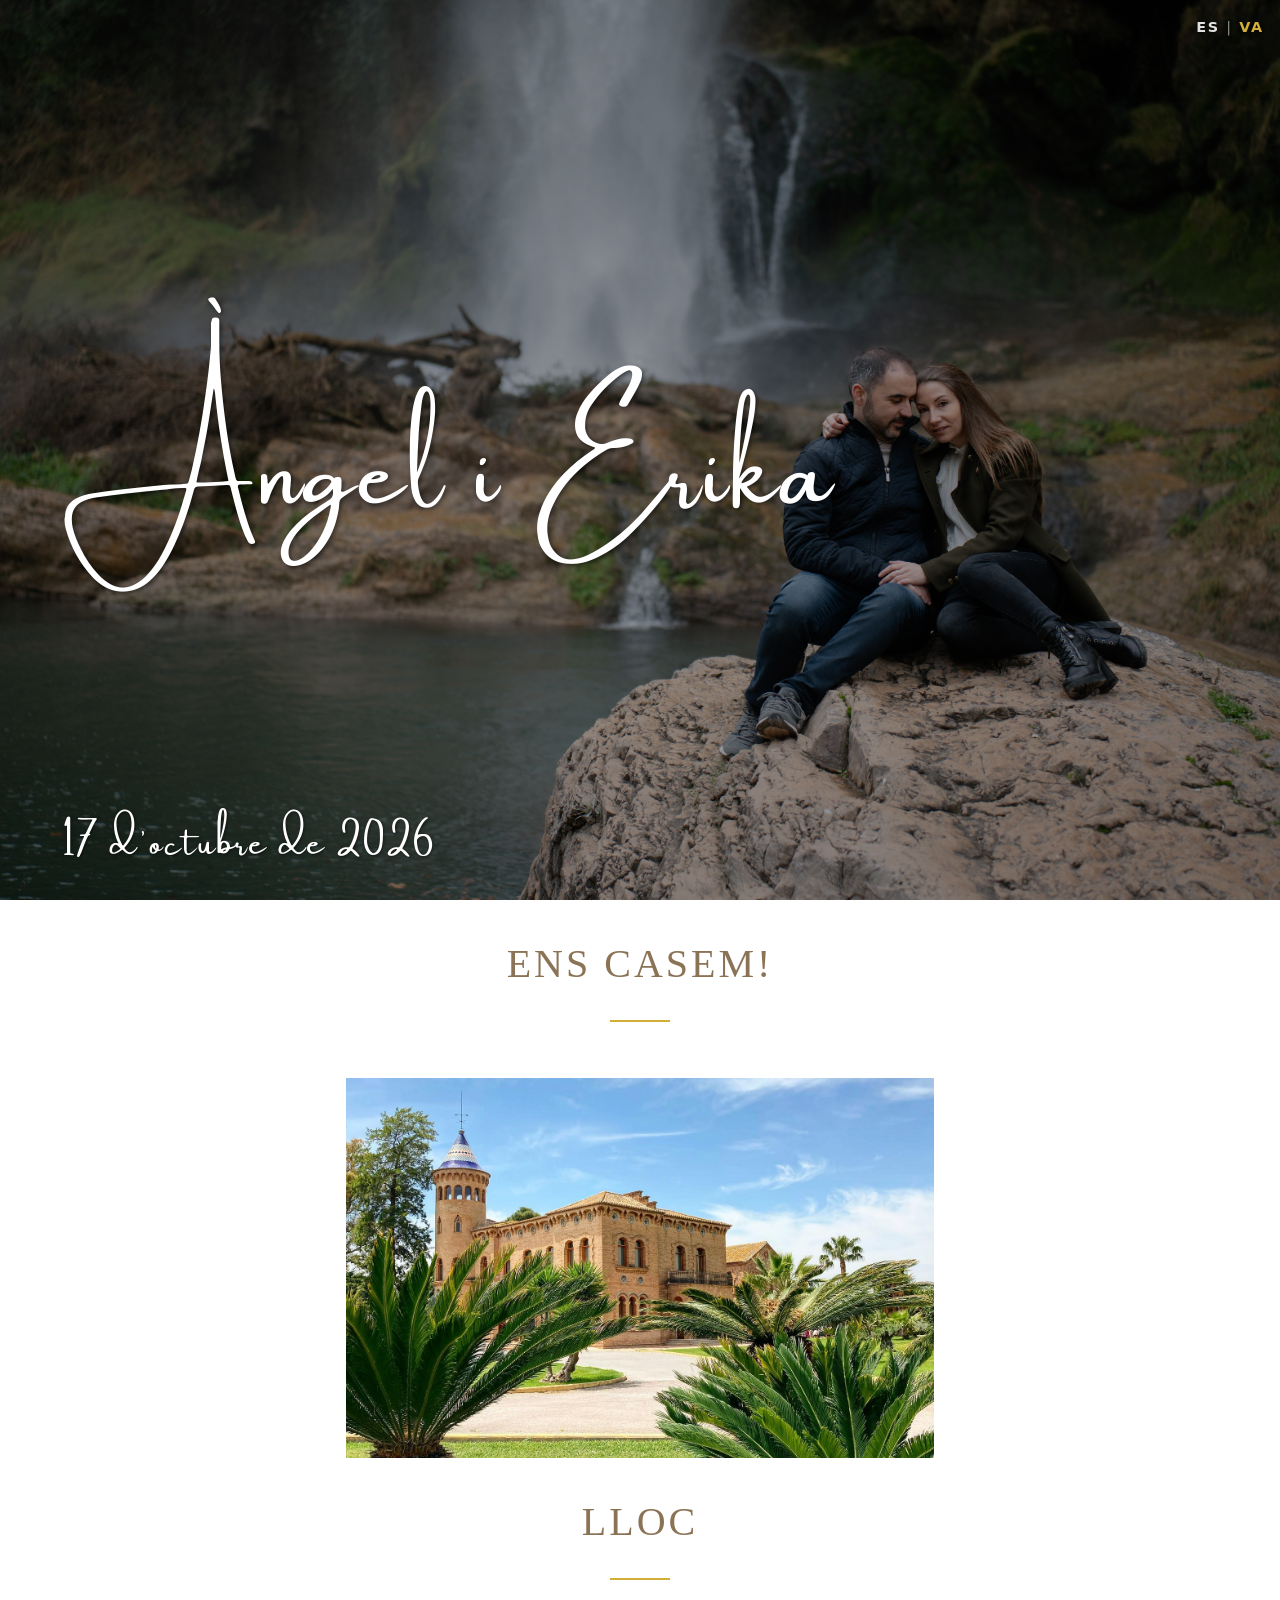
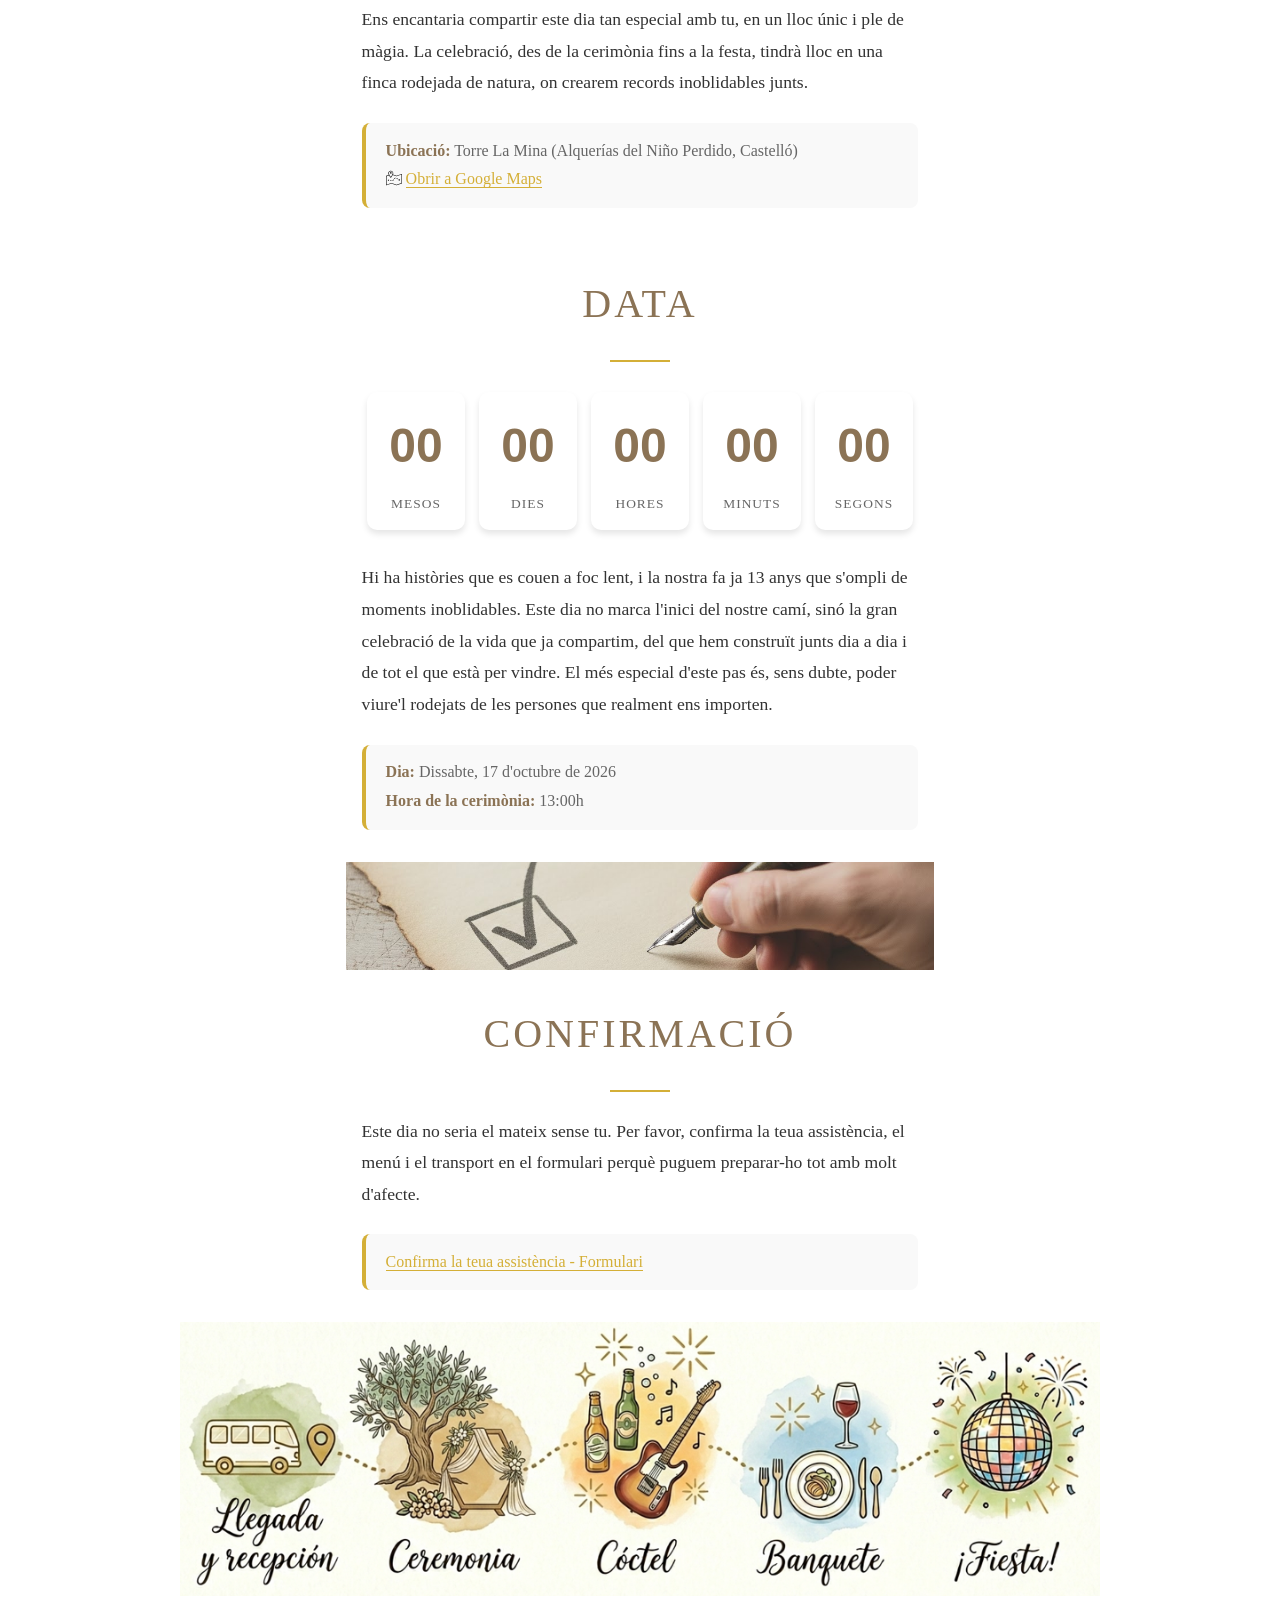
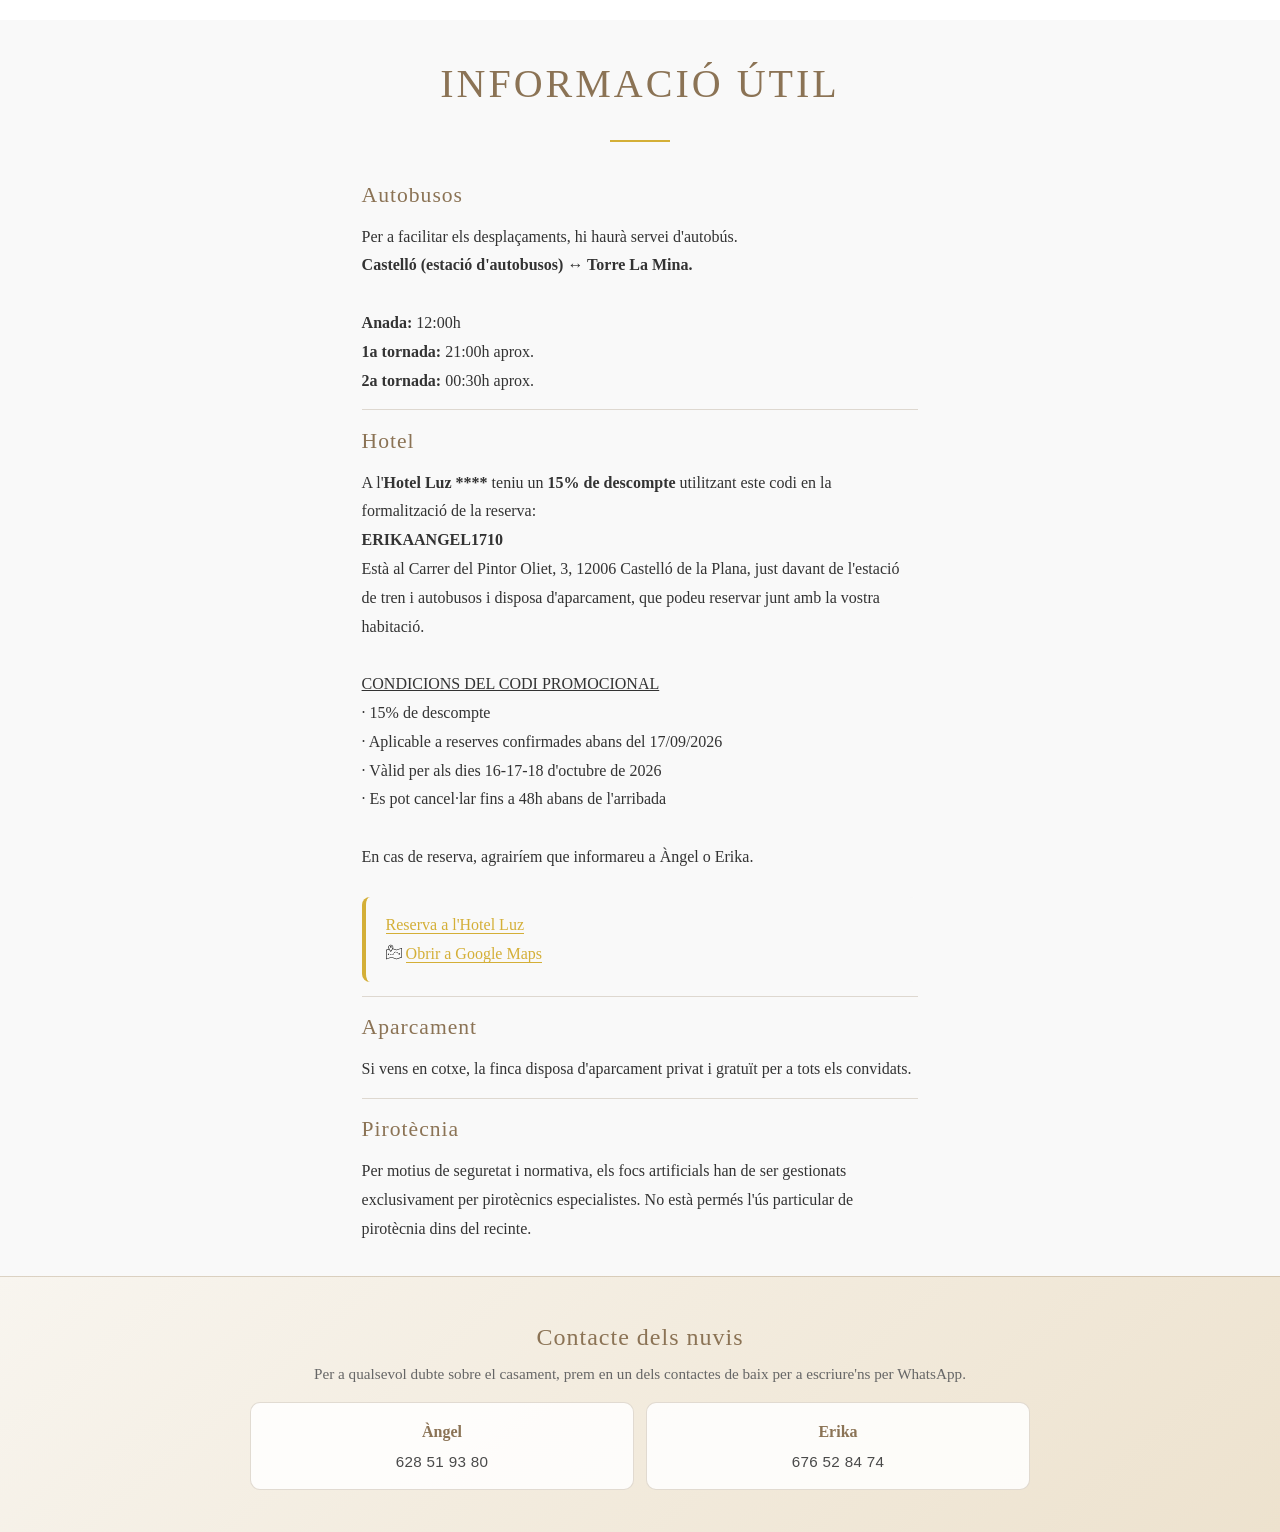
==== va/index.html @ 731a0c3c "Add language switcher to index.html and va/index.html, enhance copy feedback in script.js for multil" ====
<!DOCTYPE html>
<html lang="ca-valencia">
<head>
    <meta charset="UTF-8">
    <meta name="viewport" content="width=device-width, initial-scale=1.0">
    <meta name="description" content="Casament d'Àngel i Erika - 17 d'octubre de 2026">
    <title>Àngel i Erika - El nostre casament</title>
    <link rel="stylesheet" href="../styles.css">
    <meta name="robots" content="noindex, nofollow">
</head>
<body>
    <div id="welcome-overlay" role="presentation" aria-label="Obrir invitació">
        <div class="welcome-book">
            <div class="welcome-book-left"></div>
            <div class="welcome-book-right"></div>
            <div class="welcome-book-hint">Toca per a obrir</div>
            <div class="welcome-tap-indicator" aria-hidden="true">
                <span class="welcome-tap-indicator-icon">☝</span>
            </div>
        </div>
    </div>

    <header class="hero">
        <nav class="lang-switch" aria-label="Selector d'idioma">
            <a href="../" class="lang-switch-link">ES</a>
            <span class="lang-switch-sep" aria-hidden="true">|</span>
            <a href="./" class="lang-switch-link lang-switch-link--current" aria-current="page">VA</a>
        </nav>
        <div class="hero-image">
            <div class="hero-overlay"></div>
            <div class="hero-content">
                <h1 class="hero-names">Àngel i Erika</h1>
                <p class="hero-date">17 d'octubre de 2026</p>
            </div>
        </div>
    </header>

    <section class="info-section centered-section">
        <div class="section-content">
            <h2 class="section-title">ENS CASEM!</h2>
            <hr class="section-divider">
        </div>
    </section>

    <section class="standalone-image-section">
        <div class="section-image">
            <img src="../images/lugar.jpg" alt="Lloc de la celebració">
        </div>
    </section>

    <section class="info-section centered-section">
        <div class="section-content">
            <h2 class="section-title">Lloc</h2>
            <hr class="section-divider">
            <p class="section-text">
                Ens encantaria compartir este dia tan especial amb tu, en un lloc únic i ple de màgia.
                La celebració, des de la cerimònia fins a la festa, tindrà lloc en una finca rodejada de natura, on crearem
                records inoblidables junts.
            </p>
            <p class="section-details">
                <strong>Ubicació:</strong> Torre La Mina (Alquerías del Niño Perdido, Castelló)<br>
                <img src="../images/ubi_icon.svg" alt="Com arribar" class="map-icon"> <a href="https://maps.app.goo.gl/XUp2CwsWqKUNVGP26" target="_blank" rel="noopener noreferrer" class="map-link">Obrir a Google Maps</a>
            </p>
        </div>
    </section>

    <section class="info-section reverse centered-section">
        <div class="section-content">
            <h2 class="section-title">Data</h2>
            <hr class="section-divider">
            <div class="countdown-section">
                <div class="countdown-container">
                    <div class="countdown-item">
                        <span class="countdown-number" id="months">00</span>
                        <span class="countdown-label">Mesos</span>
                    </div>
                    <div class="countdown-item">
                        <span class="countdown-number" id="days">00</span>
                        <span class="countdown-label">Dies</span>
                    </div>
                    <div class="countdown-item">
                        <span class="countdown-number" id="hours">00</span>
                        <span class="countdown-label">Hores</span>
                    </div>
                    <div class="countdown-item">
                        <span class="countdown-number" id="minutes">00</span>
                        <span class="countdown-label">Minuts</span>
                    </div>
                    <div class="countdown-item">
                        <span class="countdown-number" id="seconds">00</span>
                        <span class="countdown-label">Segons</span>
                    </div>
                </div>
            </div>
            <p class="section-text">
                Hi ha històries que es couen a foc lent, i la nostra fa ja 13 anys que s'ompli de moments inoblidables. Este dia no marca l'inici del nostre camí, sinó la gran celebració de la vida que ja compartim, del que hem construït junts dia a dia i de tot el que està per vindre. El més especial d'este pas és, sens dubte, poder viure'l rodejats de les persones que realment ens importen.
            </p>
            <p class="section-details">
                <strong>Dia:</strong> Dissabte, 17 d'octubre de 2026<br>
                <strong>Hora de la cerimònia:</strong> 13:00h<br>
            </p>
        </div>
    </section>

    <section class="confirm-banner-section">
        <div class="confirm-banner-image">
            <img src="../images/confirmacion.jpg" alt="Imatge de confirmació">
        </div>
    </section>

    <section class="info-section centered-section">
        <div class="section-content">
            <h2 class="section-title">Confirmació</h2>
            <hr class="section-divider">
            <p class="section-text">Este dia no seria el mateix sense tu. Per favor, confirma la teua assistència, el menú i el transport en el formulari perquè puguem preparar-ho tot amb molt d'afecte.
            </p>
            <p class="section-details">
                <a href="https://forms.gle/J6Jb4pnh2gLP8Bbu5" target="_blank" rel="noopener noreferrer" class="form-link">Confirma la teua assistència - Formulari</a><br>
            </p>
        </div>
    </section>

    <section class="agenda-image-section">
        <div class="agenda-image-wrapper">
            <img src="../images/agenda-del-dia-resized.png" alt="Agenda del dia del casament">
        </div>
    </section>

    <section class="info-section reverse info-useful-section centered-section">
        <div class="section-content">
            <h2 class="section-title">Informació útil</h2>
            <hr class="section-divider">
            <div class="info-useful-container">
                <div class="info-useful-list">
                    <div class="info-useful-item">
                        <h3 class="info-useful-title">Autobusos</h3>
                        <p class="info-useful-text">
                            Per a facilitar els desplaçaments, hi haurà servei d'autobús.<br>
                            <strong>Castelló (estació d'autobusos) ↔ Torre La Mina.</strong><br>
                            <br>
                            <strong>Anada:</strong> 12:00h<br>
                            <strong>1a tornada:</strong> 21:00h aprox.<br>
                            <strong>2a tornada:</strong> 00:30h aprox.
                        </p>
                    </div>
                    <div class="info-useful-item">
                        <h3 class="info-useful-title">Hotel</h3>
                        <p class="info-useful-text">
                            A l'<strong>Hotel Luz ****</strong> teniu un <strong>15% de descompte</strong> utilitzant este codi en la formalització de la reserva:<br><strong>ERIKAANGEL1710</strong><br>Està al Carrer del Pintor Oliet, 3, 12006 Castelló de la Plana, just davant de l'estació de tren i autobusos i disposa d'aparcament, que podeu reservar junt amb la vostra habitació.<br><br>
                            <u>CONDICIONS DEL CODI PROMOCIONAL</u><br>
                            · 15% de descompte<br>
                            · Aplicable a reserves confirmades abans del 17/09/2026<br>
                            · Vàlid per als dies 16-17-18 d'octubre de 2026<br>
                            · Es pot cancel·lar fins a 48h abans de l'arribada<br><br>
                            
                            En cas de reserva, agrairíem que informareu a Àngel o Erika.
                        </p><br>
                        <p class="section-details">
                            <a href="https://www.hotelluz.com/es" target="_blank" rel="noopener noreferrer" class="map-link">Reserva a l'Hotel Luz</a><br>
                            <img src="../images/ubi_icon.svg" alt="Ubicació" class="map-icon"> <a href="https://www.google.com/maps/search/?api=1&amp;query=Hotel+Luz+Castell%C3%B3n" target="_blank" rel="noopener noreferrer" class="map-link">Obrir a Google Maps</a>
                        </p>
                    </div>
                    <div class="info-useful-item">
                        <h3 class="info-useful-title">Aparcament</h3>
                        <p class="info-useful-text">
                            Si vens en cotxe, la finca disposa d'aparcament privat i gratuït per a tots els convidats.
                        </p>
                    </div>
                    <div class="info-useful-item">
                        <h3 class="info-useful-title">Pirotècnia</h3>
                        <p class="info-useful-text">
                            Per motius de seguretat i normativa, els focs artificials han de ser gestionats exclusivament per pirotècnics especialistes. No està permés l'ús particular de pirotècnia dins del recinte.
                        </p>
                    </div>
                </div>
            </div>
        </div>
    </section>

    <section class="info-section gifts-section">
        <div class="section-image">
            <img src="../images/regalos.jpg" alt="Detall per als nuvis">
        </div>
        <div class="section-content">
            <div class="gifts-container">
                <h2 class="section-title">Un detall</h2>
                <hr class="section-divider">
                <p class="gifts-text">
                    La vostra presència és el nostre major regal i l'únic que desitgem és celebrar este dia amb vosaltres.
                    No obstant això, si desitgeu tindre un detall amb nosaltres, podeu fer-ho en el següent compte:
                </p>
                <div class="bank-info">
                    <div class="iban-container">
                        <span class="iban-label">IBAN:</span>
                        <span class="iban-value" id="iban">ES00 0000 0000 0000 0000 0000</span>
                        <button class="copy-btn" id="copyBtn" aria-label="Copiar IBAN al porta-retalls">
                            <span class="copy-icon">📋</span>
                            <span class="copy-text">Copiar</span>
                        </button>
                    </div>
                    <p class="copy-feedback" id="copyFeedback"></p>
                </div>
            </div>
        </div>
    </section>

    <footer class="footer">
        <div class="footer-content">
            <p class="footer-title">Contacte dels nuvis</p>
            <p class="footer-subtitle">Per a qualsevol dubte sobre el casament, prem en un dels contactes de baix per a escriure'ns per WhatsApp.</p>
            <div class="footer-contacts">
                <a class="footer-contact" href="https://wa.me/34628519380" target="_blank" rel="noopener noreferrer" aria-label="Escriure per WhatsApp a Àngel al 628 51 93 80">
                    <span class="footer-contact-name">Àngel</span>
                    <span class="footer-contact-phone">628 51 93 80</span>
                </a>
                <a class="footer-contact" href="https://wa.me/34676528474" target="_blank" rel="noopener noreferrer" aria-label="Escriure per WhatsApp a Erika al 676 52 84 74">
                    <span class="footer-contact-name">Erika</span>
                    <span class="footer-contact-phone">676 52 84 74</span>
                </a>
            </div>
        </div>
    </footer>

    <script src="../script.js"></script>
</body>
</html>
---- styles.css ----
@font-face {
    font-family: 'Amsterdam One';
    src: url('fonts/Amsterdam One 400.ttf') format('truetype');
    font-weight: 400;
    font-style: normal;
    font-display: swap;
}

* {
    margin: 0;
    padding: 0;
    box-sizing: border-box;
}

:root {
    --primary-color: #d4af37;
    --secondary-color: #8b7355;
    --text-color: #333;
    --light-text: #666;
    --white: #ffffff;
    --overlay: rgba(0, 0, 0, 0.4);
    --content-region-width: min(46vw, 760px);
}

body {
    font-family: 'Georgia', 'Times New Roman', serif;
    color: var(--text-color);
    line-height: 1.6;
    overflow-x: hidden;
}

/* Hero Section */
.hero {
    width: 100%;
    height: 100vh;
    position: relative;
    overflow: hidden;
}

.hero-image {
    width: 100%;
    height: 100%;
    background-image: url('images/novios2.jpg');
    background-size: cover;
    background-position: center;
    background-repeat: no-repeat;
    position: relative;
    filter: none;
}

.hero-overlay {
    position: absolute;
    top: 0;
    left: 0;
    width: 100%;
    height: 100%;
    background: var(--overlay);
    z-index: 1;
}

.hero-content {
    position: absolute;
    top: 0;
    left: 0;
    width: 100%;
    height: 100%;
    z-index: 2;
    color: var(--white);
}

.hero-names {
    font-family: 'Amsterdam One', 'Georgia', serif;
    font-size: 5rem;
    font-weight: 400;
    letter-spacing: 4px;
    text-transform: none;
    text-shadow: 2px 2px 4px rgba(0, 0, 0, 0.5);
    white-space: nowrap;
    line-height: 1.1;
    /* Centrado vertical, alineado a la izquierda */
    position: absolute;
    top: 50%;
    left: 5%;
    transform: translateY(-50%);
}

.hero-date {
    font-family: 'Amsterdam One', 'Georgia', serif;
    font-size: 2rem;
    letter-spacing: 2px;
    font-weight: 400;
    text-shadow: 1px 1px 3px rgba(0, 0, 0, 0.5);
    line-height: 1.2;
    /* Esquina inferior izquierda */
    position: absolute;
    bottom: 5%;
    left: 5%;
}

/* Selector VA | ES (dalt a la dreta sobre la portada) */
.lang-switch {
    position: absolute;
    top: max(1rem, env(safe-area-inset-top));
    right: max(1rem, env(safe-area-inset-right));
    z-index: 10;
    display: flex;
    align-items: center;
    gap: 0.4rem;
    font-family: system-ui, -apple-system, 'Segoe UI', sans-serif;
    font-size: 0.9rem;
    font-weight: 600;
    letter-spacing: 0.12em;
}

.lang-switch-link {
    color: var(--white);
    text-decoration: none;
    text-shadow: 0 1px 3px rgba(0, 0, 0, 0.65);
    opacity: 0.88;
    transition: opacity 0.2s ease, color 0.2s ease;
}

.lang-switch-link:hover {
    opacity: 1;
    color: var(--primary-color);
}

.lang-switch-link--current {
    opacity: 1;
    color: var(--primary-color);
    pointer-events: none;
    cursor: default;
}

.lang-switch-sep {
    color: rgba(255, 255, 255, 0.55);
    text-shadow: 0 1px 2px rgba(0, 0, 0, 0.5);
    font-weight: 400;
    user-select: none;
}

/* Countdown Section */
.countdown-section {
    background: var(--white);
    padding: 0.4rem 0.35rem 2rem;
    text-align: center;
}

.countdown-container {
    display: flex;
    justify-content: center;
    align-items: center;
    flex-wrap: wrap;
    gap: 1.5rem;
    max-width: 1200px;
    margin: 0 auto;
}

.countdown-item {
    display: flex;
    flex-direction: column;
    align-items: center;
    min-width: 80px;
    padding: 1rem;
    background: var(--white);
    border-radius: 10px;
    box-shadow: 0 4px 6px rgba(0, 0, 0, 0.1);
}

.countdown-number {
    font-size: 2.5rem;
    font-weight: bold;
    color: var(--secondary-color);
    font-family: 'Arial', sans-serif;
    display: block;
    margin-bottom: 0.5rem;
}

.countdown-label {
    font-size: 0.84rem;
    color: var(--light-text);
    text-transform: uppercase;
    letter-spacing: 1px;
}

.standalone-image-section {
    background: var(--white);
    display: flex;
    justify-content: center;
    padding: 0 1rem;
}

.standalone-image-section .section-image {
    width: min(100%, 920px);
    height: 340px;
}

.agenda-image-section {
    background: var(--white);
    display: flex;
    justify-content: center;
    padding: 0 1rem 1.5rem;
}

.agenda-image-wrapper {
    width: min(100%, 920px);
}

.agenda-image-wrapper img {
    width: 100%;
    height: auto;
    display: block;
}

.confirm-banner-section {
    background: var(--white);
    display: flex;
    justify-content: center;
    padding: 0 1rem;
}

.confirm-banner-image {
    width: min(100%, 920px);
    height: 96px;
    overflow: hidden;
}

.confirm-banner-image img {
    width: 100%;
    height: 100%;
    object-fit: cover;
    object-position: center 54%;
}

/* Info Sections */
.info-section {
    display: flex;
    flex-direction: column;
    min-height: auto;
    background: var(--white);
}

.info-section.reverse {
    /* En móvil queremos siempre imagen primero y texto después.
       El efecto inverso solo se aplicará en pantallas grandes (ver media query). */
    flex-direction: column;
}

.section-image {
    width: 100%;
    height: 400px;
    overflow: hidden;
    position: relative;
}

.section-image img {
    width: 100%;
    height: 100%;
    object-fit: cover;
    transition: transform 0.3s ease;
}

.section-image:hover img {
    transform: scale(1.05);
}

.section-image-fecha {
    width: min(100%, 400px);
    aspect-ratio: 1 / 1;
    height: auto;
    margin: 0 auto;
}

.section-image-fecha img {
    object-position: center bottom;
}

.section-content {
    padding: 1.75rem 1.5rem;
    max-width: 800px;
    margin: 0 auto;
    width: 100%;
}

.centered-section {
    min-height: auto;
}

.centered-section .section-content {
    width: 100%;
    max-width: 920px;
}

.section-divider {
    width: 60px;
    height: 2px;
    border: none;
    background: var(--primary-color);
    margin: 0 auto 1.5rem auto;
}

.section-title {
    font-size: 2.5rem;
    color: var(--secondary-color);
    margin-bottom: 1.5rem;
    text-align: center;
    font-weight: 300;
    letter-spacing: 3px;
    text-transform: uppercase;
}

.section-text {
    font-size: 1.1rem;
    line-height: 1.8;
    color: var(--text-color);
    margin-bottom: 1.5rem;
    text-align: justify;
}

.section-details {
    font-size: 1rem;
    color: var(--light-text);
    line-height: 1.8;
    background: #f9f9f9;
    padding: 0.85rem 1.25rem;
    border-radius: 8px;
    border-left: 4px solid var(--primary-color);
}

.section-details strong {
    color: var(--secondary-color);
}

.section-details .map-link,
.section-details .form-link {
    color: var(--primary-color);
    text-decoration: none;
    font-weight: 500;
    border-bottom: 1px solid var(--primary-color);
    transition: color 0.3s ease, border-color 0.3s ease;
}

.section-details .map-link:hover,
.section-details .form-link:hover {
    color: var(--secondary-color);
    border-bottom-color: var(--secondary-color);
}

.map-icon {
    width: 1em;
    height: 1em;
    display: inline-block;
    vertical-align: -0.1em;
}

.form-icon {
    width: 1.2em;
    height: 1.2em;
    display: inline-block;
    vertical-align: -0.12em;
    margin-right: 0.3em;
}

.hotel-icon {
    width: 1.2em;
    height: 1.2em;
    display: inline-block;
    vertical-align: -0.1em;
    margin-right: 0.3em;
}

/* Información Útil Section */
/* Información Útil Section */
.info-section.info-useful-section {
    background: #f9f9f9;
}

.info-useful-container {
    max-width: 100%;
    margin: 0 auto;
}

.info-useful-list {
    display: flex;
    flex-direction: column;
    gap: 0.85rem;
    margin-top: 0.75rem;
}

.info-useful-item {
    padding: 0 0 0.85rem 0;
    border-bottom: 1px solid rgba(139, 115, 85, 0.25);
}

.info-useful-item:last-child {
    border-bottom: none;
    padding-bottom: 0;
}

.info-useful-title {
    font-size: 1.35rem;
    color: var(--secondary-color);
    margin-bottom: 0.65rem;
    font-weight: 400;
    letter-spacing: 1px;
}

.info-useful-text {
    font-size: 1rem;
    line-height: 1.8;
    color: var(--text-color);
}

/* Regalos Section - Ocultada de momento (quitar display:none para mostrar) */
.info-section.gifts-section {
    display: none !important;
    background: var(--white);
}

.gifts-container {
    max-width: 800px;
    margin: 0 auto;
    text-align: center;
}

.gifts-section .section-divider {
    margin-bottom: 2rem;
}

.gifts-text {
    font-size: 1.1rem;
    line-height: 1.8;
    color: var(--text-color);
    margin-bottom: 2.5rem;
    text-align: justify;
}

.bank-info {
    background: #f9f9f9;
    padding: 2rem;
    border-radius: 8px;
    border-left: 4px solid var(--primary-color);
}

.iban-container {
    display: flex;
    flex-wrap: wrap;
    align-items: center;
    justify-content: center;
    gap: 1rem;
    margin-bottom: 1rem;
}

.iban-label {
    font-size: 1rem;
    color: var(--light-text);
    font-weight: 500;
}

.iban-value {
    font-size: 1.2rem;
    font-family: 'Courier New', monospace;
    color: var(--secondary-color);
    font-weight: 600;
    letter-spacing: 1px;
    padding: 0.5rem 1rem;
    background: var(--white);
    border-radius: 4px;
    border: 1px solid #e0e0e0;
}

.copy-btn {
    display: flex;
    align-items: center;
    gap: 0.5rem;
    padding: 0.6rem 1.2rem;
    background: var(--primary-color);
    color: var(--white);
    border: none;
    border-radius: 6px;
    font-size: 0.9rem;
    font-weight: 500;
    cursor: pointer;
    transition: background 0.3s ease, transform 0.2s ease;
    font-family: 'Georgia', serif;
}

.copy-btn:hover {
    background: var(--secondary-color);
    transform: scale(1.05);
}

.copy-btn:active {
    transform: scale(0.98);
}

.copy-icon {
    font-size: 1rem;
}

.copy-text {
    font-size: 0.9rem;
}

.copy-feedback {
    font-size: 0.9rem;
    color: var(--secondary-color);
    margin-top: 0.5rem;
    min-height: 1.5rem;
    font-style: italic;
}

.copy-feedback.show {
    animation: fadeIn 0.3s ease;
}

@keyframes fadeIn {
    from {
        opacity: 0;
        transform: translateY(-5px);
    }
    to {
        opacity: 1;
        transform: translateY(0);
    }
}

/* Footer */
.footer {
    background: linear-gradient(140deg, #f8f5ef 0%, #f3ecdf 45%, #ede2ce 100%);
    color: #4c3f2b;
    text-align: center;
    padding: 2.2rem 1.2rem;
    border-top: 1px solid rgba(139, 115, 85, 0.25);
}

.footer-content {
    max-width: 780px;
    margin: 0 auto;
}

.footer-title {
    font-size: 1.5rem;
    letter-spacing: 1px;
    color: var(--secondary-color);
    margin-bottom: 0.35rem;
    font-weight: 500;
}

.footer-subtitle {
    font-size: 0.95rem;
    color: var(--light-text);
    margin-bottom: 1rem;
}

.footer-contacts {
    display: grid;
    grid-template-columns: 1fr;
    gap: 0.75rem;
}

.footer-contact {
    display: flex;
    align-items: center;
    justify-content: space-between;
    gap: 1rem;
    padding: 0.75rem 1rem;
    border-radius: 10px;
    border: 1px solid rgba(139, 115, 85, 0.25);
    background: rgba(255, 255, 255, 0.85);
    text-decoration: none;
    color: inherit;
    transition: transform 0.25s ease, box-shadow 0.25s ease, border-color 0.25s ease;
}

.footer-contact:hover {
    transform: translateY(-2px);
    box-shadow: 0 8px 18px rgba(0, 0, 0, 0.08);
    border-color: rgba(212, 175, 55, 0.75);
}

.footer-contact-name {
    font-size: 1rem;
    font-weight: 600;
    color: var(--secondary-color);
}

.footer-contact-phone {
    font-family: 'Arial', sans-serif;
    font-size: 0.95rem;
    letter-spacing: 0.3px;
    color: #4a4a4a;
}

/* Responsive Design */
@media (min-width: 768px) {
    .hero-names {
        font-size: 6rem;
        letter-spacing: 4px;
    }

    .hero-date {
        font-size: 2.2rem;
    }

    .countdown-container {
        flex-wrap: nowrap;
        gap: 0.9rem;
    }

    .countdown-number {
        font-size: 3rem;
    }

    .countdown-item {
        flex: 1 1 0;
        min-width: 0;
        padding: 1rem 0.6rem;
    }

    .standalone-image-section .section-image {
        width: var(--content-region-width);
        height: 380px;
    }

    .info-section {
        flex-direction: row;
        min-height: auto;
    }

    .info-section.reverse {
        flex-direction: row-reverse;
    }

    .centered-section,
    .centered-section.reverse {
        flex-direction: column;
        align-items: center;
    }

    .section-image {
        width: 50%;
        height: 600px;
    }

    .section-image-fecha {
        width: min(100%, 600px);
    }

    .section-content {
        width: 50%;
        padding: 2rem 1.5rem;
        display: flex;
        flex-direction: column;
        justify-content: center;
    }

    .centered-section .section-content {
        width: 100%;
        max-width: var(--content-region-width);
        padding: 2rem 1rem;
    }

    .confirm-banner-image {
        width: var(--content-region-width);
        height: 108px;
    }

    .section-divider {
        margin-left: 0;
        margin-right: 0;
    }

    .section-title {
        text-align: left;
    }

    .section-text {
        text-align: left;
    }

    .centered-section .section-divider {
        margin-left: auto;
        margin-right: auto;
    }

    .centered-section .section-title {
        text-align: center;
    }

    .centered-section .section-text,
    .centered-section .section-details,
    .centered-section .info-useful-text {
        text-align: left;
    }

    .gifts-text {
        text-align: center;
    }

    .iban-container {
        flex-wrap: nowrap;
    }

    .footer {
        padding: 2.6rem 1.6rem;
    }

    .footer-contacts {
        grid-template-columns: repeat(2, minmax(220px, 1fr));
    }

    .footer-contact {
        flex-direction: column;
        justify-content: center;
        text-align: center;
        min-height: 88px;
        gap: 0.35rem;
    }
}

@media (max-width: 480px) {
    .hero-image {
        background-image: url('images/PortadaMovil.jpg');
        background-position: center top;
    }

    .hero-names {
        font-size: 2.4rem;
        letter-spacing: 2px;
        white-space: normal;
        text-align: center;
        top: 8%;
        bottom: auto;
        left: 50%;
        transform: translateX(-50%);
        width: 90%;
    }

    .hero-date {
        font-size: 1.4rem;
        letter-spacing: 1px;
        text-align: center;
        left: 50%;
        transform: translateX(-50%);
        top: calc(8% + 3.5rem + 2rem);
        bottom: auto;
        white-space: nowrap;
    }

    .countdown-container {
        flex-wrap: nowrap;
        gap: 0.45rem;
        align-items: stretch;
    }

    .countdown-item {
        flex: 1 1 0;
        min-width: 0;
        padding: 0.75rem 0.35rem;
    }

    .countdown-number {
        font-size: 1.95rem;
        margin-bottom: 0.35rem;
        line-height: 1;
    }

    .countdown-label {
        font-size: 0.62rem;
        letter-spacing: 0.5px;
    }

    .section-content {
        padding: 1.3rem 1rem;
    }

    .section-title {
        font-size: 2rem;
    }

    .section-text {
        font-size: 1rem;
    }

    .standalone-image-section .section-image {
        height: 230px;
    }

    .confirm-banner-image {
        height: 82px;
    }

    .section-image-confirmacion img {
        transform: scaleY(1.18);
        transform-origin: center top;
    }

    .info-useful-section {
        padding: 0;
    }

    .info-useful-title {
        font-size: 1.25rem;
    }

    .gifts-section {
        padding: 3rem 1.5rem;
    }

    .gifts-text {
        font-size: 1rem;
    }

    .iban-container {
        flex-direction: column;
        align-items: stretch;
    }

    .iban-value {
        font-size: 0.95rem;
        text-align: center;
        word-break: break-all;
        padding: 0.4rem 0.8rem;
    }

    .copy-btn {
        width: 100%;
        justify-content: center;
    }

    .footer {
        padding: 2rem 0.9rem;
    }

    .footer-title {
        font-size: 1.3rem;
    }

    .footer-subtitle {
        font-size: 0.9rem;
        margin-bottom: 0.75rem;
    }

    .footer-contact {
        flex-direction: column;
        align-items: center;
        text-align: center;
        gap: 0.2rem;
    }
}

/* Placeholder para imágenes faltantes */
.section-image img[src*="images/"] {
    background: linear-gradient(135deg, #e0e0e0 0%, #f5f5f5 100%);
}

/* ===== Pantalla de bienvenida (solo móviles) ===== */
#welcome-overlay {
    display: none;
}

@media (max-width: 768px) {
    #welcome-overlay {
        display: flex;
        position: fixed;
        top: 0;
        left: 0;
        width: 100%;
        height: 100%;
        z-index: 99999;
        background-color: transparent;
        align-items: center;
        justify-content: center;
        cursor: pointer;
        overflow: hidden;
        opacity: 1;
        transition: opacity 0.7s ease;
        perspective: 1400px;
    }

    .welcome-book {
        position: relative;
        width: 100vw;
        height: 100vh;
        transform-style: preserve-3d;
        transition: transform 2.2s cubic-bezier(0.16, 0.82, 0.2, 1);
    }

    .welcome-book-left,
    .welcome-book-right {
        position: absolute;
        top: 0;
        width: 100%;
        height: 100%;
        border-radius: 10px;
        pointer-events: none;
    }

    /* Capa interior transparente para dejar ver la cabecera */
    .welcome-book-left {
        left: 0;
        background: transparent;
        box-shadow: none;
    }

    /* Portada completa que se abre desde el eje izquierdo */
    .welcome-book-right {
        left: 0;
        background-image: url('images/invitacionIntro.png');
        background-size: 100% auto;
        background-position: center center;
        background-repeat: no-repeat;
        transform-origin: left 58%;
        backface-visibility: hidden;
        transform: rotateY(0deg) rotateX(0deg);
        transition: box-shadow 2.8s ease, filter 2.8s ease;
        box-shadow: 0 14px 30px rgba(0, 0, 0, 0.2);
        filter: brightness(1) contrast(1.01) saturate(1.02);
        overflow: hidden;
        will-change: transform, box-shadow, filter;
    }

    .welcome-book-right::before {
        content: "";
        position: absolute;
        inset: 0;
        background:
            linear-gradient(90deg, rgba(15, 10, 6, 0.2) 0%, rgba(15, 10, 6, 0.08) 10%, rgba(255, 255, 255, 0) 30%),
            linear-gradient(130deg, rgba(255, 255, 255, 0.16) 0%, rgba(255, 255, 255, 0.04) 35%, rgba(0, 0, 0, 0) 60%);
        opacity: 0.34;
        transform-origin: left center;
        transition: opacity 2.8s ease;
        pointer-events: none;
    }

    .welcome-book-right::after {
        content: "";
        position: absolute;
        top: 0;
        left: 0;
        width: 46%;
        height: 100%;
        background: linear-gradient(90deg, rgba(0, 0, 0, 0.24), rgba(0, 0, 0, 0));
        opacity: 0;
        transition: opacity 2.8s ease;
        pointer-events: none;
    }

    .welcome-book-hint {
        position: absolute;
        left: 50%;
        bottom: -3.2rem;
        transform: translateX(-50%);
        color: #4c4c4c;
        font-size: 0.95rem;
        letter-spacing: 1px;
        white-space: nowrap;
        text-shadow: none;
        animation: welcome-hint-pulse 1.6s ease-in-out infinite;
    }

    .welcome-tap-indicator {
        display: none;
        position: absolute;
        right: 0.25rem;
        bottom: 0.25rem;
        place-items: center;
        width: 3.1rem;
        height: 3.1rem;
        animation: tap-indicator-float 1.8s ease-in-out infinite;
        pointer-events: none;
        z-index: 6;
    }

    .welcome-tap-indicator-icon {
        position: relative;
        display: inline-flex;
        align-items: center;
        justify-content: center;
        transform-origin: 50% 90%;
        animation: tap-indicator-press 1.2s ease-in-out infinite;
        width: 2.25rem;
        height: 2.25rem;
        font-size: 2.25rem;
        line-height: 1;
        color: #000;
        font-family: "Segoe UI Symbol", "Noto Sans Symbols2", sans-serif;
        font-variant-emoji: text;
        filter: grayscale(1) contrast(1.15);
    }

    .welcome-tap-indicator-icon::after {
        content: "";
        position: absolute;
        left: 50%;
        top: 38%;
        width: 1.4rem;
        height: 1.4rem;
        border: 2px solid rgba(0, 0, 0, 0.35);
        border-radius: 50%;
        transform: translate(-50%, -50%) scale(0.55);
        animation: tap-indicator-ring 1.2s ease-out infinite;
    }

    @keyframes welcome-hint-pulse {
        0%, 100% {
            opacity: 0.7;
            transform: translateX(-50%) scale(1);
        }
        50% {
            opacity: 1;
            transform: translateX(-50%) scale(1.03);
        }
    }

    #welcome-overlay.welcome-overlay--opening .welcome-book-right {
        animation: page-fold-wave 3.35s linear forwards;
        box-shadow: -28px 16px 48px rgba(0, 0, 0, 0.2);
        filter: brightness(0.965) contrast(1.02) saturate(0.99);
    }

    #welcome-overlay.welcome-overlay--opening .welcome-book-right::before {
        opacity: 0.56;
        animation: page-fold-shimmer 3.35s linear forwards;
    }

    #welcome-overlay.welcome-overlay--opening .welcome-book-right::after {
        opacity: 0.58;
    }

    #welcome-overlay.welcome-overlay--opening .welcome-book {
        transform: scale(1.018) translateY(0.25%);
    }

    #welcome-overlay.welcome-overlay--opening .welcome-book-hint {
        opacity: 0;
        transition: opacity 0.35s ease;
    }

    #welcome-overlay.welcome-overlay--opening .welcome-tap-indicator {
        opacity: 0;
        transform: translateY(8px) scale(0.92);
        transition: opacity 0.28s ease, transform 0.28s ease;
    }

    #welcome-overlay.welcome-overlay--hiding {
        opacity: 0;
    }

    body.welcome-overlay-visible {
        overflow: hidden;
    }

    @keyframes page-fold-wave {
        0% {
            transform: translateZ(0) perspective(1800px) rotateY(0deg) rotateX(0deg) rotateZ(0deg) skewY(0deg);
        }
        6% {
            transform: translateZ(0) perspective(1800px) rotateY(-3deg) rotateX(0.08deg) rotateZ(-0.05deg) skewY(-0.03deg);
        }
        12% {
            transform: translateZ(0) perspective(1800px) rotateY(-8deg) rotateX(0.18deg) rotateZ(-0.12deg) skewY(-0.06deg);
        }
        18% {
            transform: translateZ(0) perspective(1800px) rotateY(-14deg) rotateX(0.28deg) rotateZ(-0.2deg) skewY(-0.09deg);
        }
        24% {
            transform: translateZ(0) perspective(1800px) rotateY(-21deg) rotateX(0.35deg) rotateZ(-0.26deg) skewY(-0.12deg);
        }
        30% {
            transform: translateZ(0) perspective(1800px) rotateY(-29deg) rotateX(0.46deg) rotateZ(-0.34deg) skewY(-0.16deg);
        }
        36% {
            transform: translateZ(0) perspective(1800px) rotateY(-37deg) rotateX(0.57deg) rotateZ(-0.42deg) skewY(-0.19deg);
        }
        44% {
            transform: translateZ(0) perspective(1800px) rotateY(-49deg) rotateX(0.68deg) rotateZ(-0.5deg) skewY(-0.22deg);
        }
        52% {
            transform: translateZ(0) perspective(1800px) rotateY(-62deg) rotateX(0.79deg) rotateZ(-0.58deg) skewY(-0.25deg);
        }
        60% {
            transform: translateZ(0) perspective(1800px) rotateY(-76deg) rotateX(0.9deg) rotateZ(-0.66deg) skewY(-0.29deg);
        }
        68% {
            transform: translateZ(0) perspective(1800px) rotateY(-90deg) rotateX(0.99deg) rotateZ(-0.74deg) skewY(-0.32deg);
        }
        76% {
            transform: translateZ(0) perspective(1800px) rotateY(-103deg) rotateX(1.07deg) rotateZ(-0.82deg) skewY(-0.35deg);
        }
        84% {
            transform: translateZ(0) perspective(1800px) rotateY(-114deg) rotateX(1.13deg) rotateZ(-0.89deg) skewY(-0.38deg);
        }
        92% {
            transform: translateZ(0) perspective(1800px) rotateY(-124deg) rotateX(1.18deg) rotateZ(-0.95deg) skewY(-0.4deg);
        }
        100% {
            transform: translateZ(0) perspective(1800px) rotateY(-132deg) rotateX(1.2deg) rotateZ(-1deg) skewY(-0.42deg);
        }
    }

    @keyframes tap-indicator-float {
        0%, 100% {
            transform: translateY(0);
        }
        50% {
            transform: translateY(-2px);
        }
    }

    @keyframes tap-indicator-press {
        0%, 100% {
            transform: translateY(0) scale(1);
        }
        35% {
            transform: translateY(2px) scale(0.92);
        }
        55% {
            transform: translateY(0) scale(1);
        }
    }

    @keyframes tap-indicator-ring {
        0% {
            opacity: 0;
            transform: translate(-50%, -50%) scale(0.5);
        }
        25% {
            opacity: 0.7;
        }
        100% {
            opacity: 0;
            transform: translate(-50%, -50%) scale(1.38);
        }
    }

    @keyframes page-fold-shimmer {
        0% {
            transform: translateX(0) scaleX(1);
            opacity: 0.3;
        }
        12% {
            transform: translateX(1.2%) scaleX(0.985);
            opacity: 0.34;
        }
        24% {
            transform: translateX(2.6%) scaleX(0.97);
            opacity: 0.38;
        }
        36% {
            transform: translateX(4%) scaleX(0.955);
            opacity: 0.43;
        }
        50% {
            transform: translateX(5.5%) scaleX(0.94);
            opacity: 0.48;
        }
        66% {
            transform: translateX(7%) scaleX(0.92);
            opacity: 0.52;
        }
        82% {
            transform: translateX(8.6%) scaleX(0.9);
            opacity: 0.55;
        }
        100% {
            transform: translateX(10%) scaleX(0.88);
            opacity: 0.56;
        }
    }
}
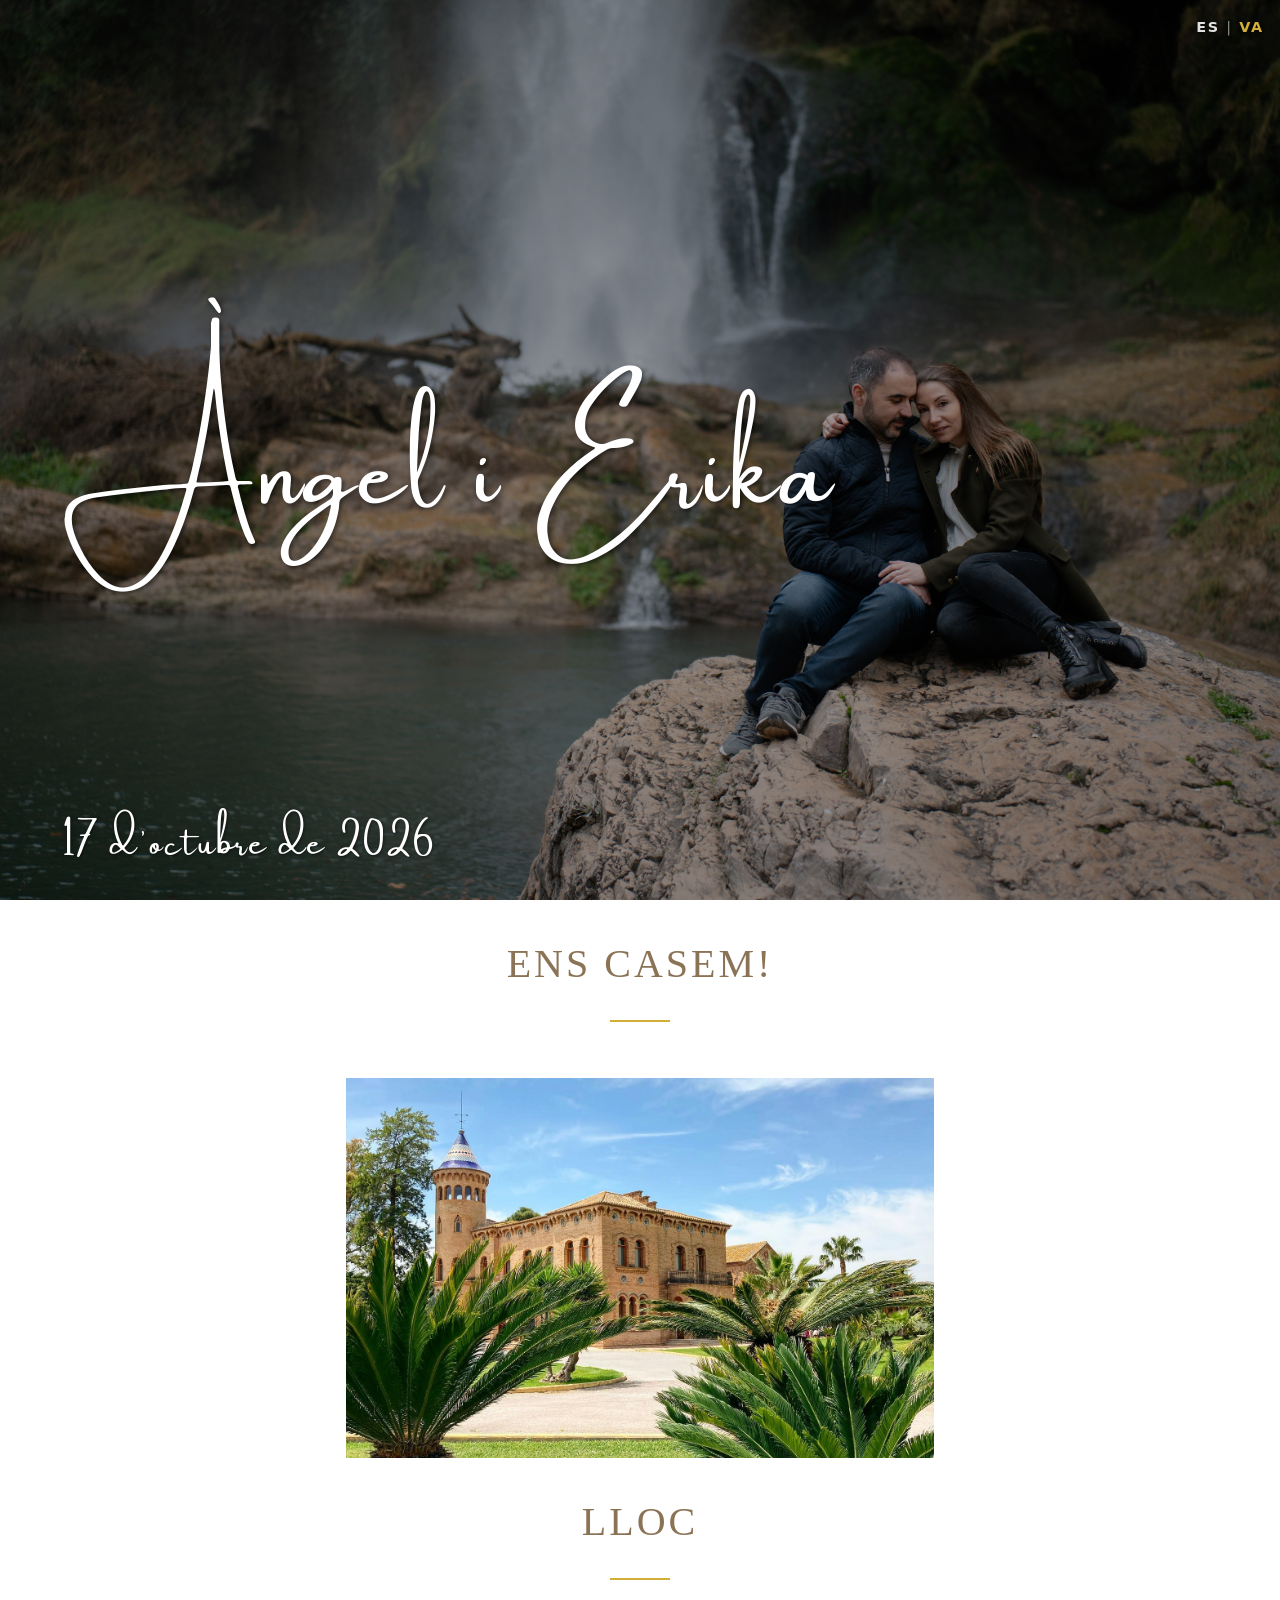
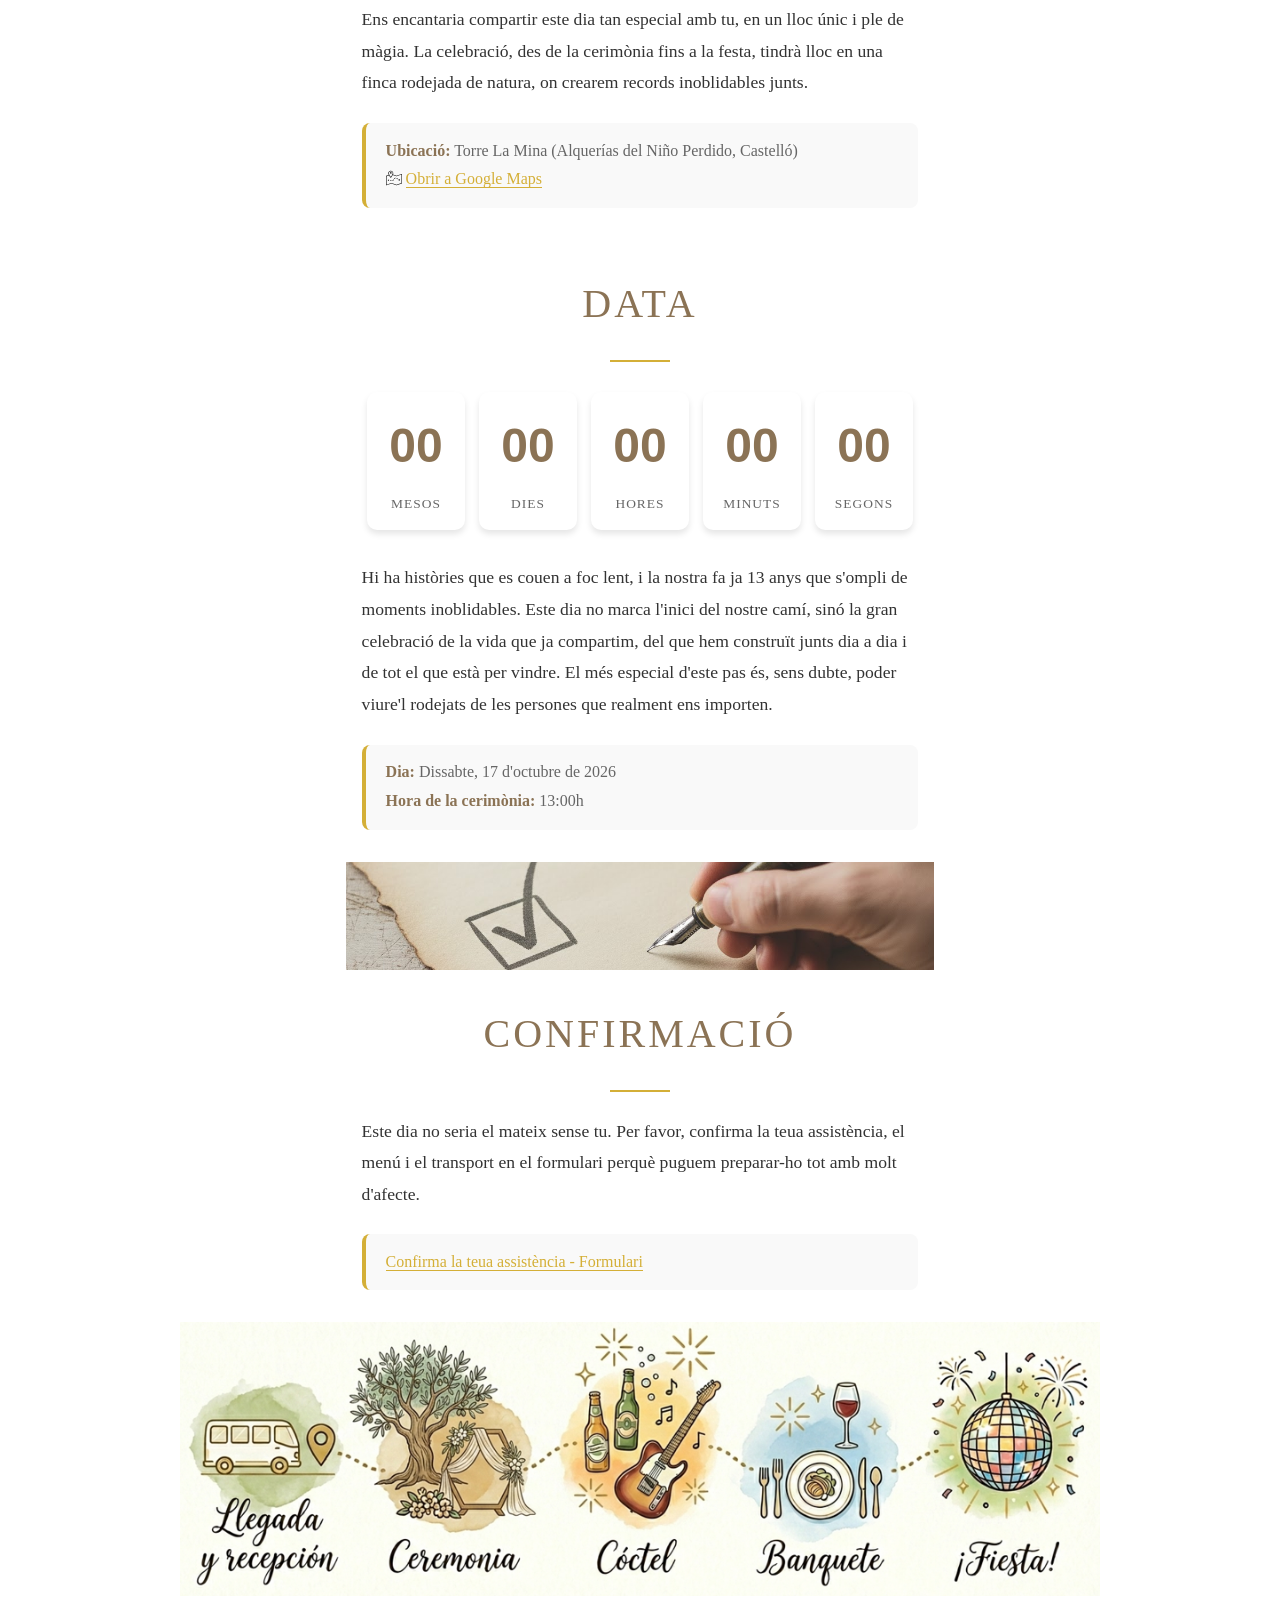
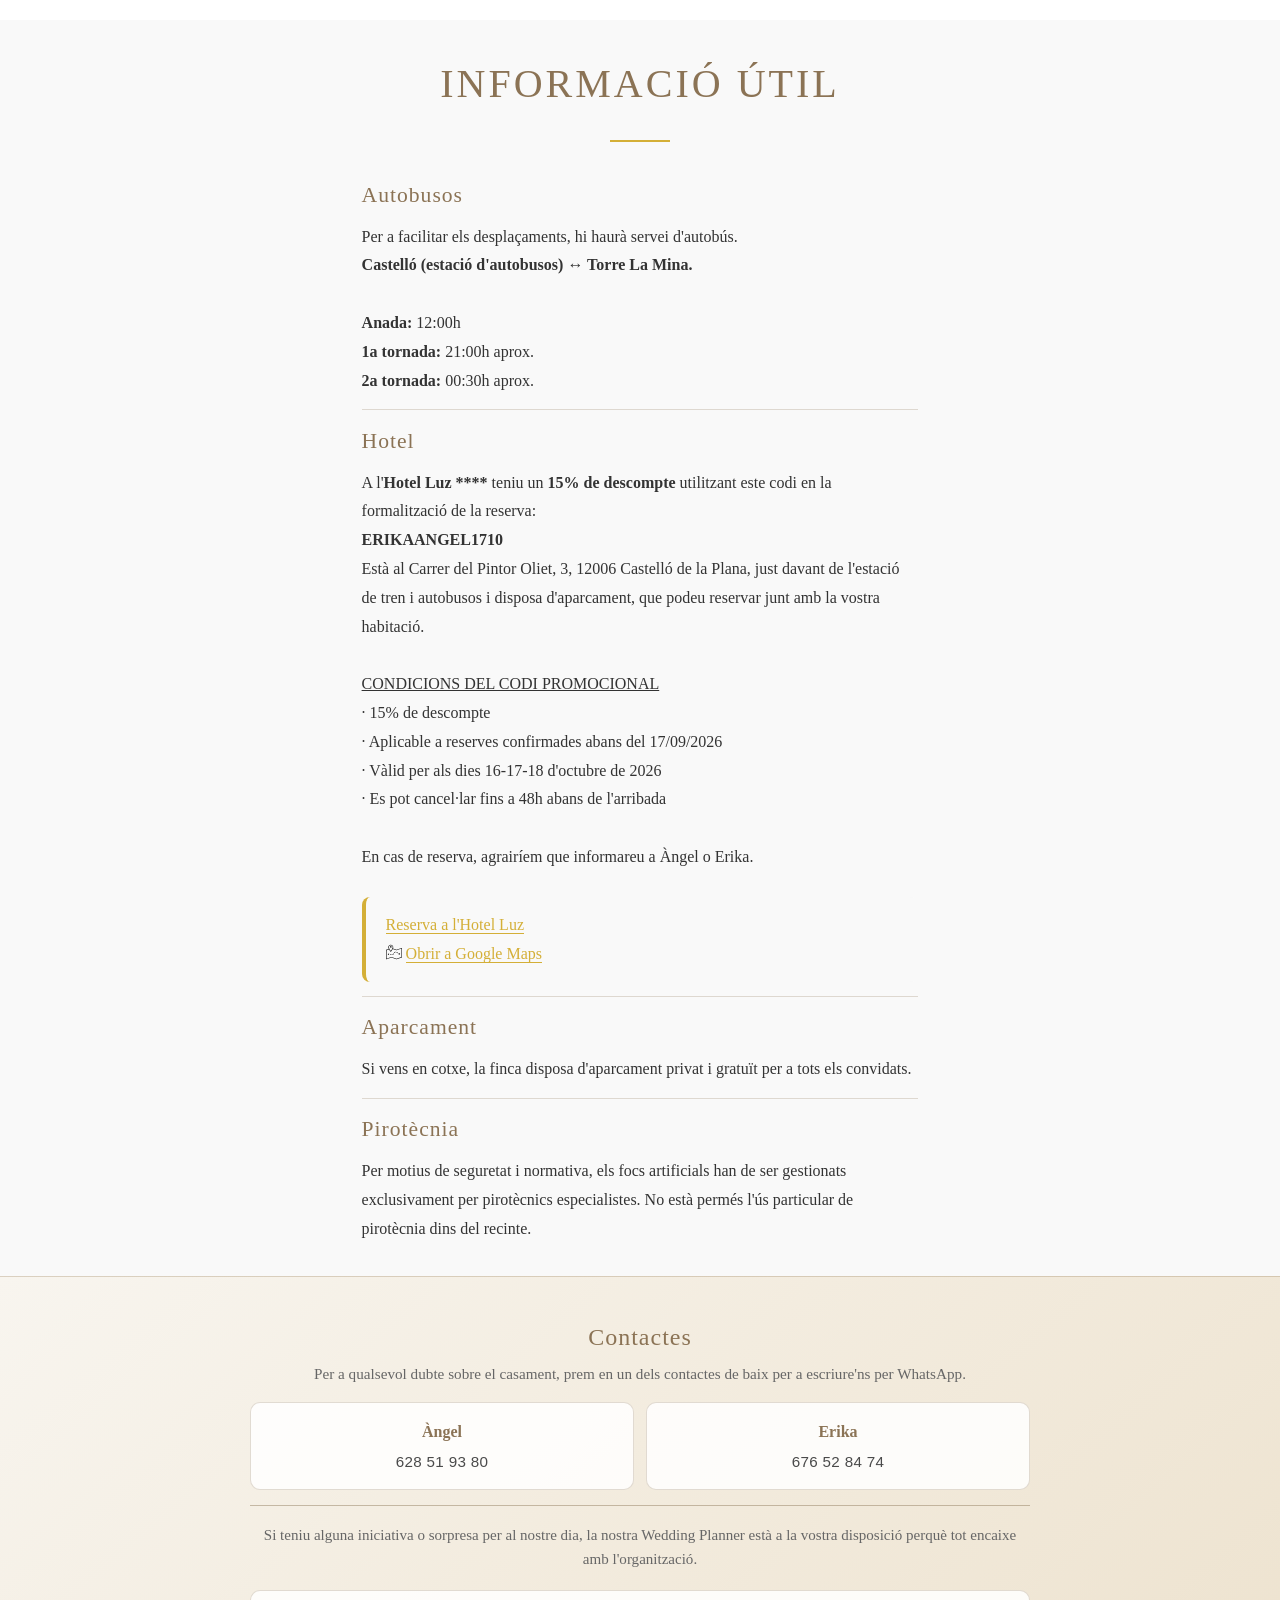
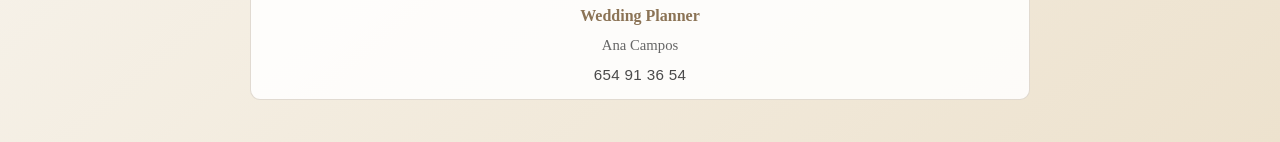
==== commit 7bbb855a: "Update footer in index.html and va/index.html to include Wedding Planner contact information and a m" ====
--- a/va/index.html
+++ b/va/index.html
@@ -21,13 +21,13 @@
     </div>
 
     <header class="hero">
-        <nav class="lang-switch" aria-label="Selector d'idioma">
-            <a href="../" class="lang-switch-link">ES</a>
-            <span class="lang-switch-sep" aria-hidden="true">|</span>
-            <a href="./" class="lang-switch-link lang-switch-link--current" aria-current="page">VA</a>
-        </nav>
         <div class="hero-image">
             <div class="hero-overlay"></div>
+            <nav class="lang-switch" aria-label="Selector d'idioma">
+                <a href="../" class="lang-switch-link">ES</a>
+                <span class="lang-switch-sep" aria-hidden="true">|</span>
+                <a href="./" class="lang-switch-link lang-switch-link--current" aria-current="page">VA</a>
+            </nav>
             <div class="hero-content">
                 <h1 class="hero-names">Àngel i Erika</h1>
                 <p class="hero-date">17 d'octubre de 2026</p>
@@ -206,7 +206,7 @@
 
     <footer class="footer">
         <div class="footer-content">
-            <p class="footer-title">Contacte dels nuvis</p>
+            <p class="footer-title">Contactes</p>
             <p class="footer-subtitle">Per a qualsevol dubte sobre el casament, prem en un dels contactes de baix per a escriure'ns per WhatsApp.</p>
             <div class="footer-contacts">
                 <a class="footer-contact" href="https://wa.me/34628519380" target="_blank" rel="noopener noreferrer" aria-label="Escriure per WhatsApp a Àngel al 628 51 93 80">
@@ -217,6 +217,13 @@
                     <span class="footer-contact-name">Erika</span>
                     <span class="footer-contact-phone">676 52 84 74</span>
                 </a>
+                <div class="footer-separator" aria-hidden="true"></div>
+                <p class="footer-planner-message">Si teniu alguna iniciativa o sorpresa per al nostre dia, la nostra Wedding Planner està a la vostra disposició perquè tot encaixe amb l'organització.</p>
+                <a class="footer-contact footer-contact--planner" href="https://wa.me/34654913654" target="_blank" rel="noopener noreferrer" aria-label="Escriure per WhatsApp a la Wedding Planner Ana Campos al +34 654 91 36 54">
+                    <span class="footer-contact-name">Wedding Planner</span>
+                    <span class="footer-contact-description">Ana Campos</span>
+                    <span class="footer-contact-phone">654 91 36 54</span>
+                </a>
             </div>
         </div>
     </footer>
--- a/styles.css
+++ b/styles.css
@@ -97,19 +97,23 @@
     left: 5%;
 }
 
-/* Selector VA | ES (dalt a la dreta sobre la portada) */
+/* Selector ES | VA (dalt a la dreta sobre la foto; dins .hero-image per alçada i z-index correctes en mòbil) */
 .lang-switch {
     position: absolute;
-    top: max(1rem, env(safe-area-inset-top));
-    right: max(1rem, env(safe-area-inset-right));
-    z-index: 10;
+    top: calc(1rem + env(safe-area-inset-top, 0px));
+    right: calc(1rem + env(safe-area-inset-right, 0px));
+    left: auto;
+    z-index: 5;
     display: flex;
     align-items: center;
     gap: 0.4rem;
+    width: max-content;
+    max-width: calc(100% - 2rem);
     font-family: system-ui, -apple-system, 'Segoe UI', sans-serif;
     font-size: 0.9rem;
     font-weight: 600;
     letter-spacing: 0.12em;
+    pointer-events: auto;
 }
 
 .lang-switch-link {
@@ -559,6 +563,22 @@
     gap: 0.75rem;
 }
 
+.footer-separator {
+    grid-column: 1 / -1;
+    width: 100%;
+    border-top: 1px solid rgba(139, 115, 85, 0.45);
+    margin: 0.15rem 0 0.1rem;
+}
+
+.footer-planner-message {
+    grid-column: 1 / -1;
+    font-size: 0.94rem;
+    line-height: 1.65;
+    color: var(--light-text);
+    margin: 0.2rem 0 0.35rem;
+    text-align: center;
+}
+
 .footer-contact {
     display: flex;
     align-items: center;
@@ -585,11 +605,25 @@
     color: var(--secondary-color);
 }
 
+.footer-contact-description {
+    font-size: 0.92rem;
+    color: var(--light-text);
+}
+
 .footer-contact-phone {
     font-family: 'Arial', sans-serif;
     font-size: 0.95rem;
     letter-spacing: 0.3px;
     color: #4a4a4a;
+}
+
+.footer-contact--planner {
+    grid-column: 1 / -1;
+    flex-direction: column;
+    justify-content: center;
+    text-align: center;
+    min-height: 88px;
+    gap: 0.25rem;
 }
 
 /* Responsive Design */
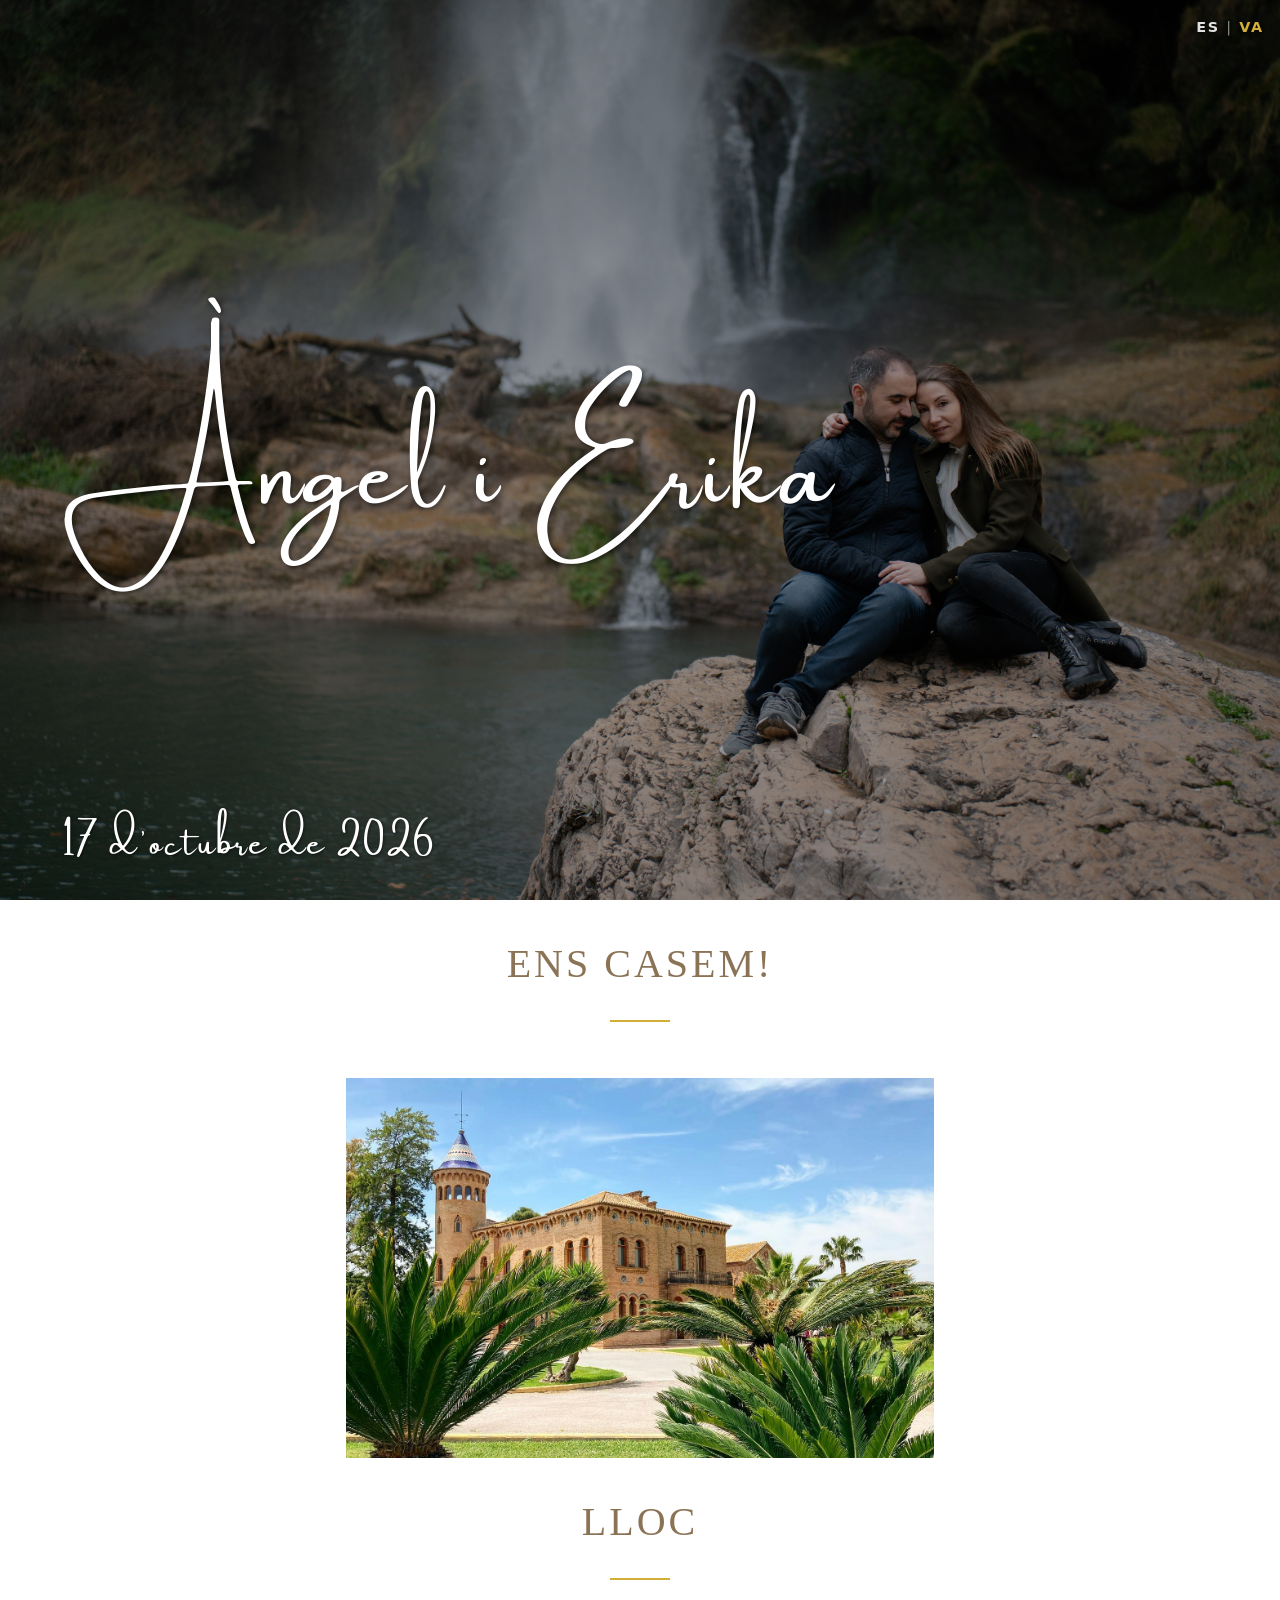
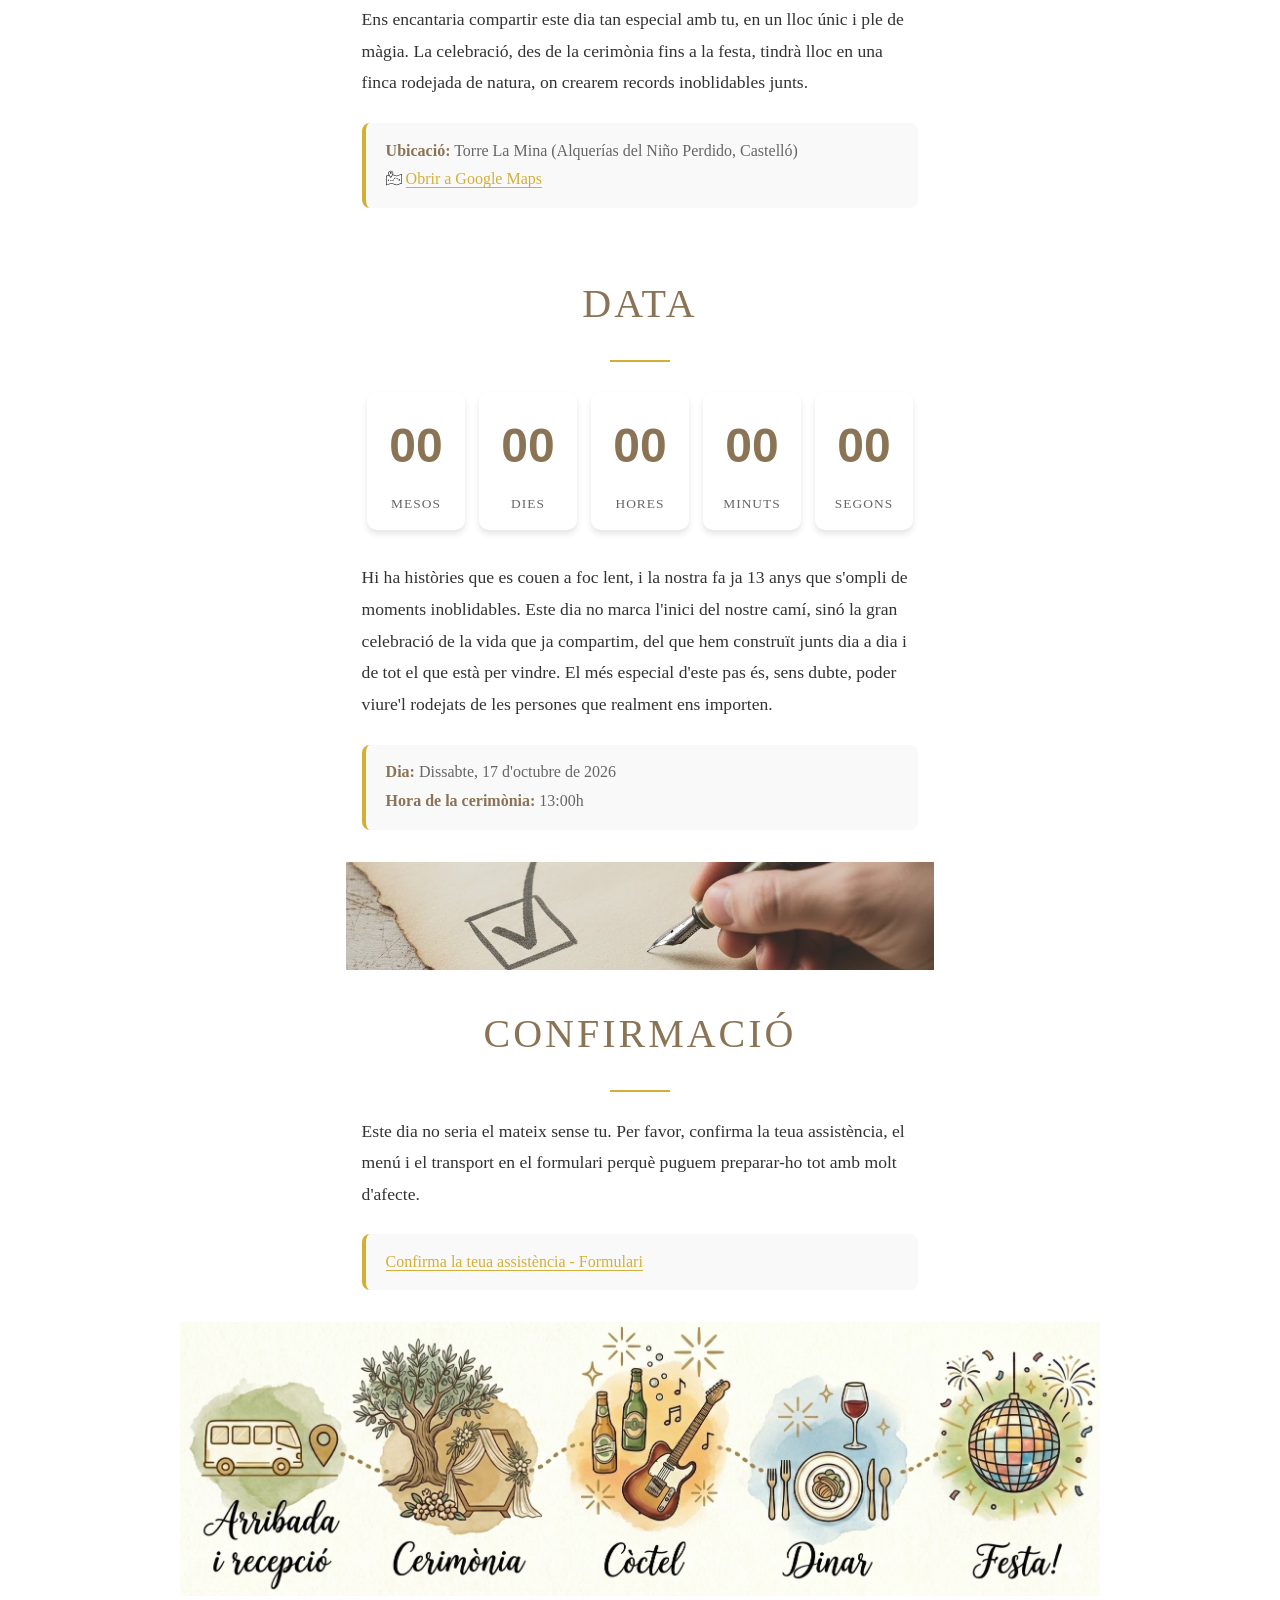
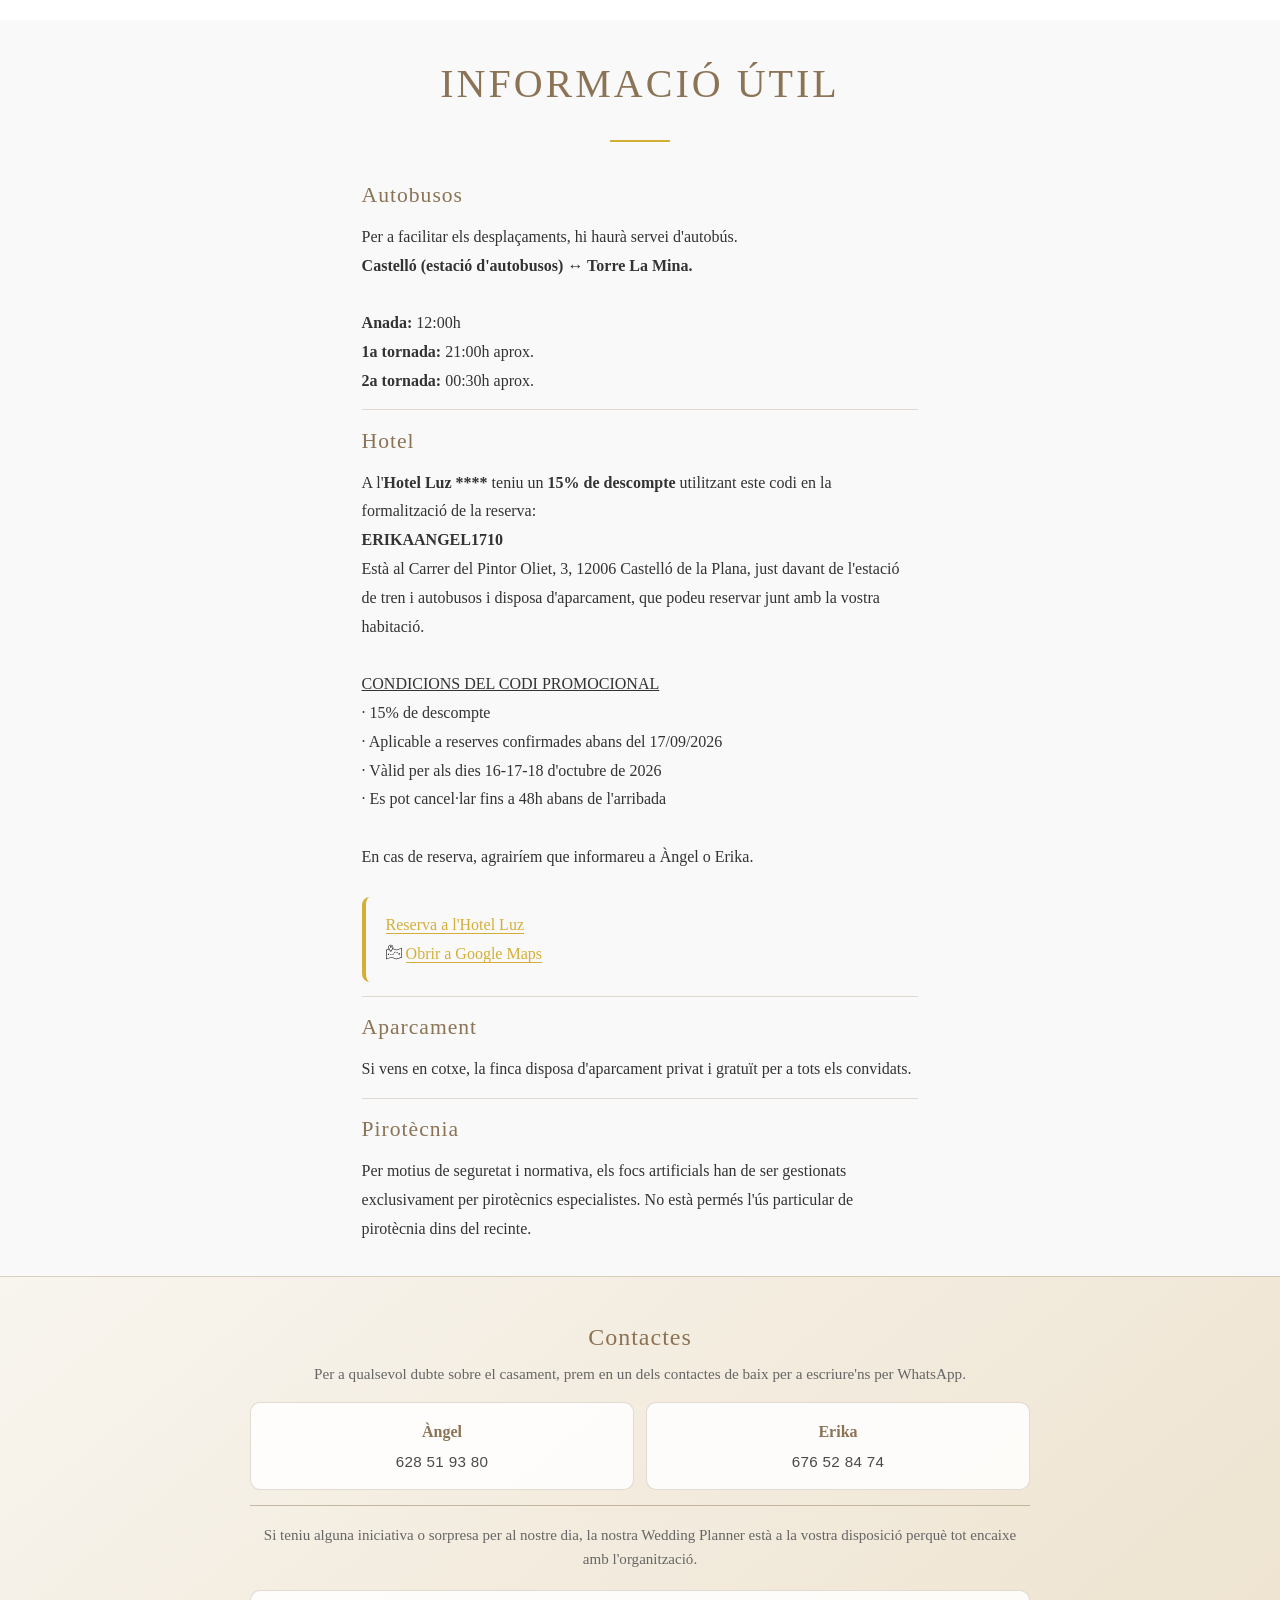
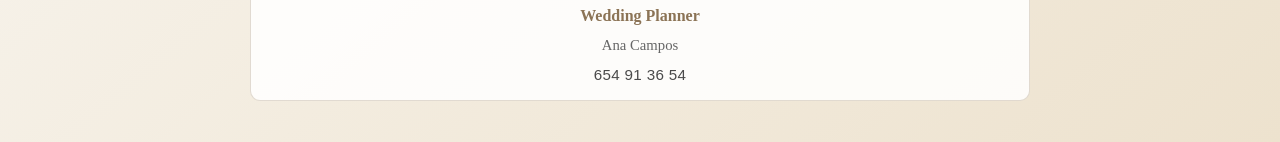
==== commit 07bd4a58: "Add new agenda image and update image source in index.html for enhanced visual presentation." ====
--- a/va/index.html
+++ b/va/index.html
@@ -15,7 +15,11 @@
             <div class="welcome-book-right"></div>
             <div class="welcome-book-hint">Toca per a obrir</div>
             <div class="welcome-tap-indicator" aria-hidden="true">
-                <span class="welcome-tap-indicator-icon">☝</span>
+                <img
+                    class="welcome-tap-indicator-icon"
+                    src="../images/tap_button_splash_screen.png"
+                    alt=""
+                >
             </div>
         </div>
     </div>
@@ -122,7 +126,7 @@
 
     <section class="agenda-image-section">
         <div class="agenda-image-wrapper">
-            <img src="../images/agenda-del-dia-resized.png" alt="Agenda del dia del casament">
+            <img src="../images/agenda-del-dia-va.png" alt="Agenda del dia del casament">
         </div>
     </section>
 
--- a/styles.css
+++ b/styles.css
@@ -995,46 +995,35 @@
     }
 
     .welcome-tap-indicator {
-        display: none;
+        display: grid;
         position: absolute;
-        right: 0.25rem;
-        bottom: 0.25rem;
+        left: 50%;
+        bottom: 2rem;
+        transform: translateX(-50%);
         place-items: center;
+        width: 3.7rem;
+        height: 3.7rem;
+        opacity: 0;
+        visibility: hidden;
+        transition: opacity 0.35s ease;
+        pointer-events: none;
+        z-index: 10;
+    }
+
+    .welcome-tap-indicator--visible {
+        opacity: 1;
+        visibility: visible;
+        animation: tap-indicator-pulse 1.6s ease-in-out infinite;
+    }
+
+    .welcome-tap-indicator-icon {
+        position: relative;
+        display: block;
+        transform-origin: 50% 90%;
+        animation: tap-indicator-press 1.2s ease-in-out infinite;
         width: 3.1rem;
         height: 3.1rem;
-        animation: tap-indicator-float 1.8s ease-in-out infinite;
-        pointer-events: none;
-        z-index: 6;
-    }
-
-    .welcome-tap-indicator-icon {
-        position: relative;
-        display: inline-flex;
-        align-items: center;
-        justify-content: center;
-        transform-origin: 50% 90%;
-        animation: tap-indicator-press 1.2s ease-in-out infinite;
-        width: 2.25rem;
-        height: 2.25rem;
-        font-size: 2.25rem;
-        line-height: 1;
-        color: #000;
-        font-family: "Segoe UI Symbol", "Noto Sans Symbols2", sans-serif;
-        font-variant-emoji: text;
-        filter: grayscale(1) contrast(1.15);
-    }
-
-    .welcome-tap-indicator-icon::after {
-        content: "";
-        position: absolute;
-        left: 50%;
-        top: 38%;
-        width: 1.4rem;
-        height: 1.4rem;
-        border: 2px solid rgba(0, 0, 0, 0.35);
-        border-radius: 50%;
-        transform: translate(-50%, -50%) scale(0.55);
-        animation: tap-indicator-ring 1.2s ease-out infinite;
+        object-fit: contain;
     }
 
     @keyframes welcome-hint-pulse {
@@ -1143,29 +1132,26 @@
         }
     }
 
+    @keyframes tap-indicator-pulse {
+        0%, 100% {
+            opacity: 0.9;
+            transform: translateX(-50%) scale(1);
+        }
+        50% {
+            opacity: 0.55;
+            transform: translateX(-50%) scale(0.94);
+        }
+    }
+
     @keyframes tap-indicator-press {
         0%, 100% {
-            transform: translateY(0) scale(1);
+            transform: translateY(0) scaleX(-1) scale(1);
         }
         35% {
-            transform: translateY(2px) scale(0.92);
+            transform: translateY(2px) scaleX(-1) scale(0.92);
         }
         55% {
-            transform: translateY(0) scale(1);
-        }
-    }
-
-    @keyframes tap-indicator-ring {
-        0% {
-            opacity: 0;
-            transform: translate(-50%, -50%) scale(0.5);
-        }
-        25% {
-            opacity: 0.7;
-        }
-        100% {
-            opacity: 0;
-            transform: translate(-50%, -50%) scale(1.38);
+            transform: translateY(0) scaleX(-1) scale(1);
         }
     }
 
